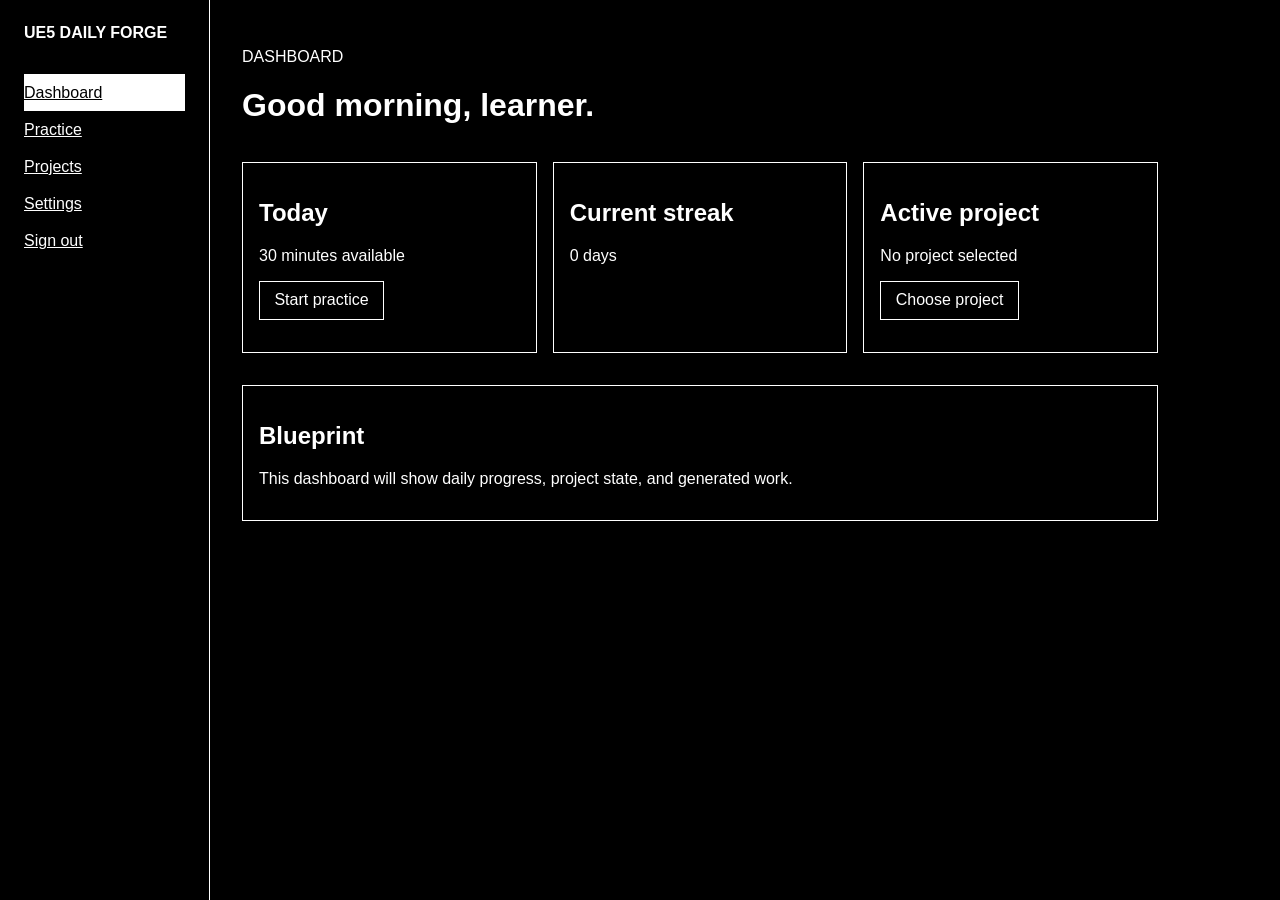
==== dashboard.html @ 9e032efd "Add UE5 Daily Forge app blueprint" ====
<!doctype html><html lang="en"><head><meta charset="UTF-8"><meta name="viewport" content="width=device-width,initial-scale=1"><title>Dashboard</title><link rel="stylesheet" href="styles.css"></head><body><div class="shell"><nav><h1>UE5 DAILY FORGE</h1><a aria-current="page" href="dashboard.html">Dashboard</a><a href="practice.html">Practice</a><a href="projects.html">Projects</a><a href="settings.html">Settings</a><a href="index.html">Sign out</a></nav><main class="content"><p>DASHBOARD</p><h1>Good morning, learner.</h1><div class="grid"><section class="card"><h2>Today</h2><p>30 minutes available</p><p><a class="button" href="practice.html">Start practice</a></p></section><section class="card"><h2>Current streak</h2><p>0 days</p></section><section class="card"><h2>Active project</h2><p>No project selected</p><p><a class="button" href="projects.html">Choose project</a></p></section></div><section class="card"><h2>Blueprint</h2><p>This dashboard will show daily progress, project state, and generated work.</p></section></main></div></body></html>
---- styles.css ----
:root{color-scheme:dark;font-family:Arial,sans-serif;background:#000;color:#fff}*{box-sizing:border-box}body{margin:0;background:#000;color:#fff}a{color:#fff}button,.button{display:inline-block;padding:.6rem .9rem;border:1px solid #fff;background:#000;color:#fff;font:inherit;text-decoration:none;cursor:pointer}button:hover,.button:hover,[aria-current="page"]{background:#fff;color:#000}input,select,textarea{width:100%;padding:.55rem;border:1px solid #fff;background:#000;color:#fff;font:inherit}label{display:block;margin:1rem 0 .35rem}.landing,.auth{width:min(100% - 2rem,620px);margin:auto;padding:5rem 0}.shell{display:grid;grid-template-columns:210px 1fr;min-height:100vh}nav{padding:1.5rem;border-right:1px solid #fff}nav h1{font-size:1rem;margin:0 0 2rem}nav a{display:block;padding:.6rem 0}.content{width:min(100%,980px);padding:2rem}.grid{display:grid;grid-template-columns:repeat(3,1fr);gap:1rem}.card{border:1px solid #fff;padding:1rem;margin:1rem 0}.muted{color:#bbb}.row{display:flex;gap:.7rem;flex-wrap:wrap}@media(max-width:680px){.shell{display:block}nav{border-right:0;border-bottom:1px solid #fff}nav a{display:inline-block;margin-right:.7rem}.grid{grid-template-columns:1fr}}
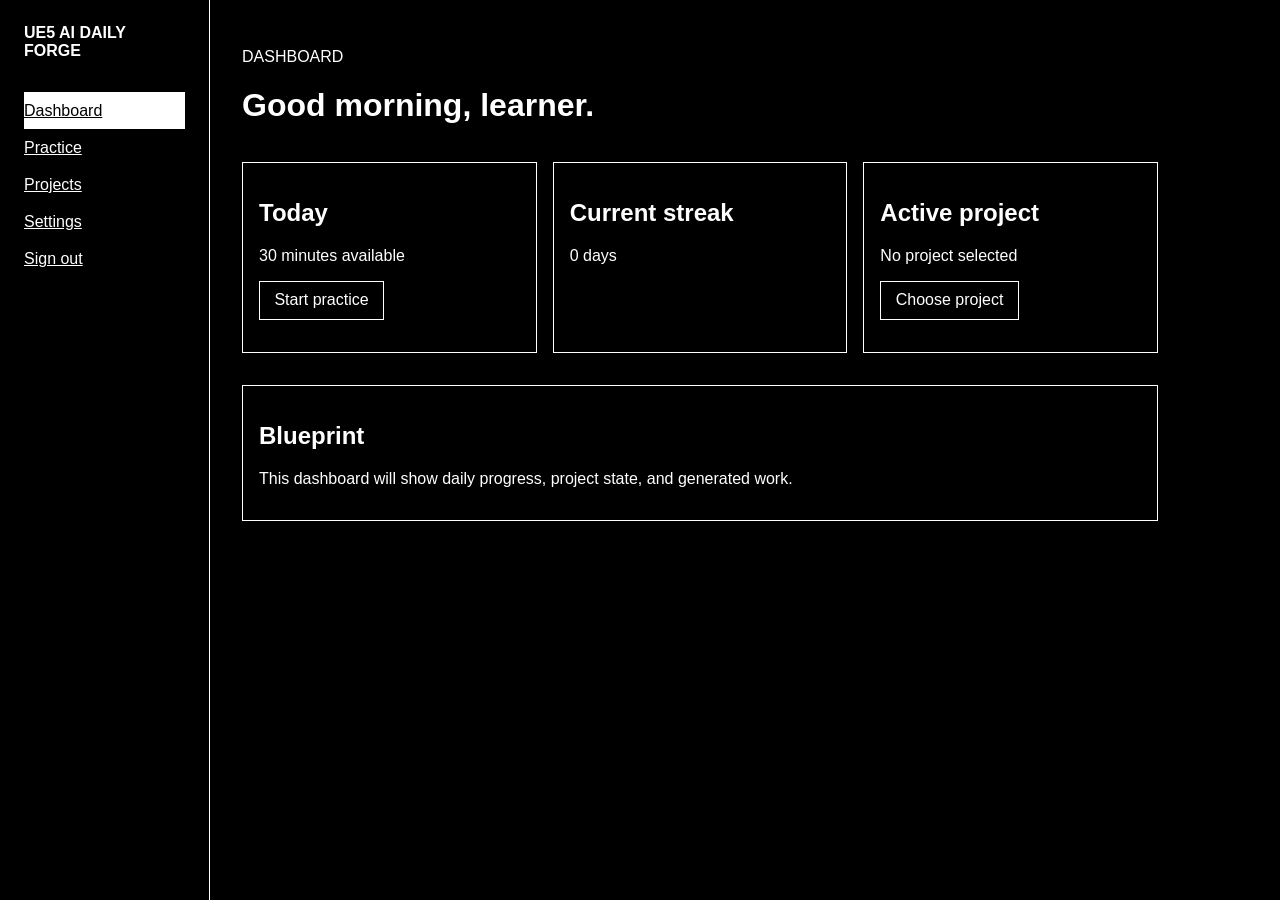
==== commit df9ebafe: "A" ====
--- a/dashboard.html
+++ b/dashboard.html
@@ -1 +1 @@
-<!doctype html><html lang="en"><head><meta charset="UTF-8"><meta name="viewport" content="width=device-width,initial-scale=1"><title>Dashboard</title><link rel="stylesheet" href="styles.css"></head><body><div class="shell"><nav><h1>UE5 DAILY FORGE</h1><a aria-current="page" href="dashboard.html">Dashboard</a><a href="practice.html">Practice</a><a href="projects.html">Projects</a><a href="settings.html">Settings</a><a href="index.html">Sign out</a></nav><main class="content"><p>DASHBOARD</p><h1>Good morning, learner.</h1><div class="grid"><section class="card"><h2>Today</h2><p>30 minutes available</p><p><a class="button" href="practice.html">Start practice</a></p></section><section class="card"><h2>Current streak</h2><p>0 days</p></section><section class="card"><h2>Active project</h2><p>No project selected</p><p><a class="button" href="projects.html">Choose project</a></p></section></div><section class="card"><h2>Blueprint</h2><p>This dashboard will show daily progress, project state, and generated work.</p></section></main></div></body></html>
+<!doctype html><html lang="en"><head><meta charset="UTF-8"><meta name="viewport" content="width=device-width,initial-scale=1"><title>Dashboard</title><link rel="stylesheet" href="styles.css"></head><body><div class="shell"><nav><h1>UE5 AI DAILY FORGE</h1><a aria-current="page" href="dashboard.html">Dashboard</a><a href="practice.html">Practice</a><a href="projects.html">Projects</a><a href="settings.html">Settings</a><a href="index.html">Sign out</a></nav><main class="content"><p>DASHBOARD</p><h1>Good morning, learner.</h1><div class="grid"><section class="card"><h2>Today</h2><p>30 minutes available</p><p><a class="button" href="practice.html">Start practice</a></p></section><section class="card"><h2>Current streak</h2><p>0 days</p></section><section class="card"><h2>Active project</h2><p>No project selected</p><p><a class="button" href="projects.html">Choose project</a></p></section></div><section class="card"><h2>Blueprint</h2><p>This dashboard will show daily progress, project state, and generated work.</p></section></main></div></body></html>
